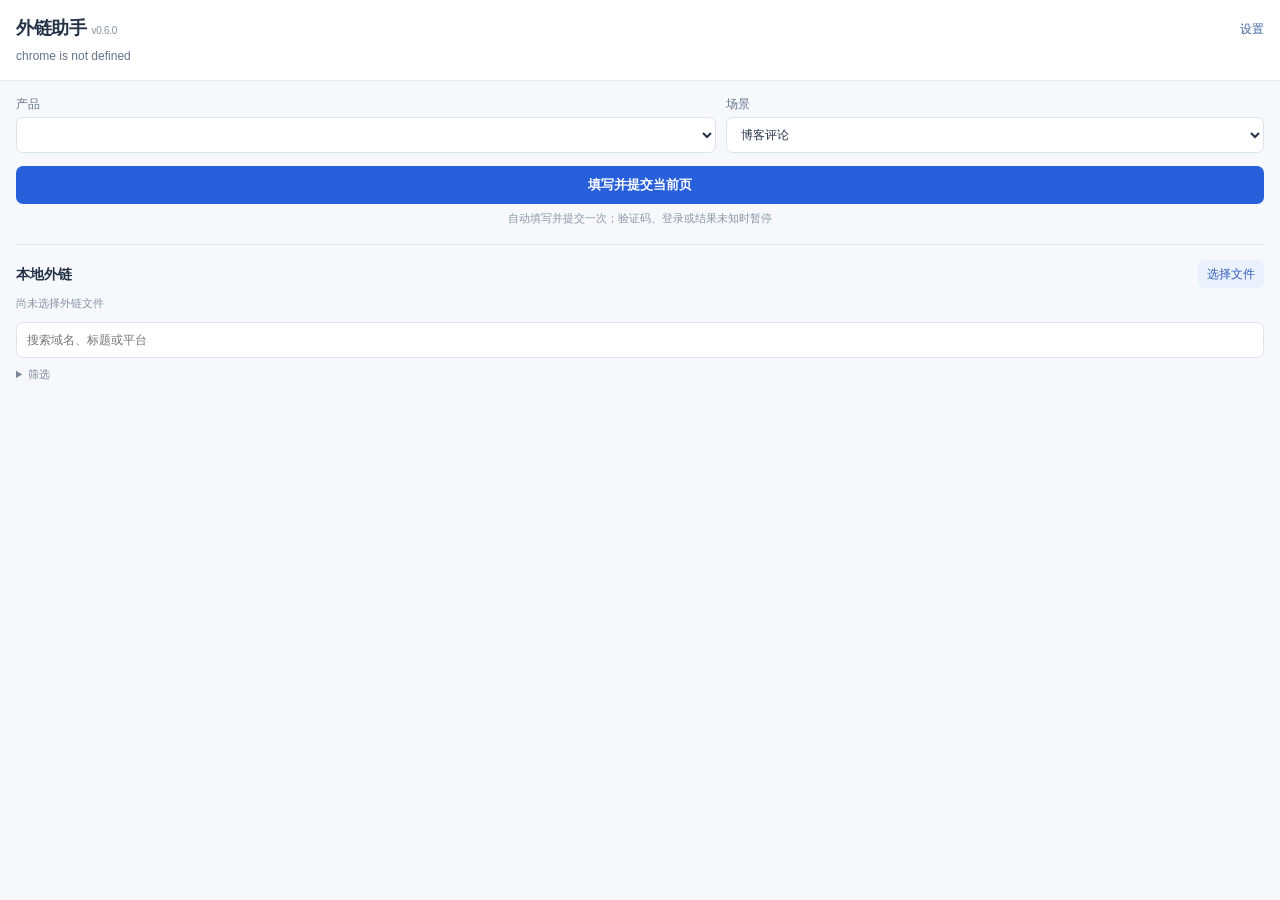
==== chrome-form-assistant/extension/sidepanel.html @ 8aa4ee89 "feat: add Chrome form assistant with safe automatic submission" ====
<!doctype html><html lang="zh-CN"><head><meta charset="utf-8"><meta name="viewport" content="width=device-width,initial-scale=1"><link rel="stylesheet" href="style.css"><title>外链助手</title></head><body>
<header><div class="heading"><h1>外链助手 <small>v0.6.0</small></h1><button id="onboard" class="text-button">设置</button></div><p id="status" role="status" aria-live="polite">正在加载本机资料…</p><div class="task-actions"><button id="resumeAuto" hidden>继续填写</button><button id="cancelAuto" class="text-button" hidden>取消</button></div></header>
<main><div class="selection"><label>产品<select id="product"></select></label><label>场景<select id="mode"><option value="blog">博客评论</option><option value="directory">目录站</option></select></label></div>
<button id="fillCurrent" class="primary">填写并提交当前页</button><small class="manual-note">自动填写并提交一次；验证码、登录或结果未知时暂停</small>
<div id="formChoice" hidden><label>选择要填写的表单<select id="form"></select></label></div>
<section id="tracking" hidden><p id="targetState"></p><p id="domainWarning" class="notice"></p><div class="completion"><button id="undo" class="text-button">撤销填写</button><details><summary>记录已提交</summary><label><input id="confirmed" type="checkbox"> 我已在原网页手动提交</label><button id="markSubmitted" disabled>确认记录</button></details></div></section>
<section id="resources"><div class="section-heading"><h2>本地外链</h2><label class="file-button">选择文件<input id="resourceFile" type="file" accept=".json,.csv,.txt,.gz"></label></div><p id="sourceInfo">尚未选择外链文件</p><input id="resourceQuery" type="search" aria-label="搜索外链" placeholder="搜索域名、标题或平台">
<details class="filter-options"><summary>筛选</summary><div class="filters"><select id="resourceType" aria-label="资源类型"><option value="all">全部来源</option><option value="historical_blog">历史博客</option><option value="candidate">未验证候选</option></select><select id="resourceState" aria-label="工作状态"><option value="all">全部工作状态</option><option value="candidate">待处理</option><option value="filled">已填写</option><option value="submitted">手动确认已提交</option><option value="outcome_unknown">结果未知</option><option value="pending_review">等待审核</option><option value="published">已发现对应评论</option><option value="submit_failed">提交失败</option><option value="submit_paused">提交暂停</option><option value="skipped">已跳过</option><option value="review_needed">需复核</option></select><select id="resourceStatus" aria-label="历史状态"><option value="all">全部历史状态</option><option value="live">旧记录 live</option><option value="lost">旧记录 lost</option><option value="unknown">旧记录 unknown</option><option value="unverified">未验证</option></select></div></details>
<p id="resourceCount"></p><div id="resourceList"></div><nav><button id="resourcePrev" class="text-button">上一页</button><button id="resourceNext" class="text-button">下一页</button></nav></section></main>
<dialog id="settings"><p id="settingsStatus" role="status" aria-live="polite"></p><div class="dialog-heading"><h2>设置</h2><button id="closeSettings" class="text-button" aria-label="关闭设置">关闭</button></div><label>模型<input id="model" value="gpt-5.6-sol" autocomplete="off"></label><label>API Key <span id="keyState">尚未保存</span><input id="apiKey" type="password" autocomplete="new-password" placeholder="留空保留同源已保存 Key"></label><details><summary>高级模型参数</summary><label>模型服务 HTTPS 地址<input id="baseUrl" type="url" value="https://cubapi.codemao.cn/v1" autocomplete="off"></label><label>接口<select id="wire"><option value="responses">Responses</option><option value="chat_completions">Chat Completions</option></select></label><label>推理强度<select id="effort"><option>none</option><option>minimal</option><option selected>low</option><option>medium</option><option>high</option><option>xhigh</option><option>max</option></select></label></details><button id="save">保存模型设置</button><button id="testConnection">测试连接</button><small>直接连接你配置的模型服务；Key 仅保存在本机扩展数据库，输入框不会回显。更换服务域名需要新 Key。</small><details><summary>导入产品资料与模型配置</summary><label>导入产品资料 / 一次性迁移文件<input id="profileFile" type="file" accept="application/json,.json"></label><p id="importSummary"></p><button id="applyProfile" disabled>应用已检查的导入文件</button><small>可导入 kit.json 或私有 browser-profile.json。迁移文件包含密钥，请勿分享；导入不会调用模型。</small></details><details><summary>文件与填写选项</summary><label><input id="autoSubmit" type="checkbox" checked> 填写后自动提交（每个目标仅一次）</label><button id="linkFile" class="secondary">关联本地原文件</button><button id="refreshFile" class="secondary" disabled>刷新关联文件</button><small>只读取你选择的文件；更新原文件后在此刷新。</small><label class="notice"><input id="events" type="checkbox"> 触发网页输入事件</label><small>用于兼容 React。网站可能自动保存或提交，请按需开启；默认仅填写空白字段。</small></details></dialog>
<script src="url-utils.js"></script><script src="local-api.js"></script><script src="autofill.js"></script><script src="sidepanel.js"></script></body></html>
---- chrome-form-assistant/extension/style.css ----
:root{font:13px/1.5 -apple-system,BlinkMacSystemFont,"Segoe UI",sans-serif;color:#243247;background:#f6f8fc}*{box-sizing:border-box}body{margin:0;min-width:280px}header{padding:15px 16px 10px;background:#fff;border-bottom:1px solid #e7ebf2}.heading,.section-heading,.dialog-heading{display:flex;align-items:center;justify-content:space-between;gap:8px}h1{font-size:18px;letter-spacing:-.3px;margin:0}h1 small{display:inline;font-weight:400;font-size:10px;color:#8590a1}h2{font-size:14px;margin:0}p{margin:7px 0}#status{font-size:12px;color:#65758c;margin:5px 0 0;white-space:pre-wrap;overflow-wrap:anywhere}.task-actions:empty{display:none}main{padding:14px 16px}.selection{display:grid;grid-template-columns:1.3fr 1fr;gap:10px}label{display:block;font-size:12px;font-weight:500;color:#65758c;margin:0 0 10px}input,select,textarea{box-sizing:border-box;width:100%;font:inherit;background:#fff;border:1px solid #dce3ed;border-radius:7px;padding:9px 10px;color:#243247;min-width:0}select{margin-top:4px}input:focus,select:focus{outline:2px solid #bdd1ff;outline-offset:1px}button,.file-button{font:inherit;border:0;border-radius:7px;cursor:pointer;background:#2860db;color:white;padding:9px 12px;margin:0}button:disabled{opacity:.42;cursor:default}.primary{width:100%;margin-top:3px;font-weight:600}.text-button{background:transparent;color:#4165a1;padding:4px 0;font-size:12px}.secondary{background:#edf2fc;color:#31558f}.manual-note{display:block;text-align:center;margin:6px 0 18px;font-size:11px;color:#8b95a6}small{display:block;color:#7a879b;font-size:11px}section{margin-top:16px}#resources{border-top:1px solid #e0e6ef;padding-top:15px}.file-button{position:relative;overflow:hidden;background:#eaf0fc;color:#315dba;font-size:12px;padding:5px 9px;margin:0}.file-button input{position:absolute;inset:0;opacity:0;cursor:pointer;width:100%;height:100%;padding:0}#sourceInfo{font-size:11px;color:#8793a4;white-space:nowrap;overflow:hidden;text-overflow:ellipsis;margin:7px 0 10px}#resourceQuery{font-size:12px;padding:8px 10px}.filter-options{margin:8px 0 0;font-size:11px;color:#7b8798}.filters{display:flex;flex-wrap:wrap;gap:5px;padding:6px 0}.filters select{flex:1;font-size:11px}#resourceCount{font-size:11px;color:#8b95a6;margin:8px 0}.resource{position:relative;background:white;border:1px solid #e6ebf2;border-radius:9px;padding:10px 80px 10px 11px;margin:7px 0}.resource-title{font-size:13px;font-weight:550;overflow:hidden;white-space:nowrap;text-overflow:ellipsis;margin:0}.resource a{display:block;font-size:11px;color:#7184a5;white-space:nowrap;overflow:hidden;text-overflow:ellipsis;text-decoration:none;margin:2px 0}.resource a:hover{text-decoration:underline}.resource small{font-size:10px}.resource-action{position:absolute;right:10px;top:50%;transform:translateY(-50%);background:#edf3ff;color:#3564bb;font-size:11px;padding:6px 8px}nav{display:flex;justify-content:space-between}nav button:disabled{visibility:hidden}#tracking{background:#edf4ff;border-radius:8px;padding:10px;font-size:11px}#targetState{overflow-wrap:anywhere;white-space:pre-wrap;margin:0}.completion{display:flex;justify-content:space-between;align-items:flex-start;gap:12px;margin-top:8px}.completion details{margin:0}.completion label{margin:6px 0;font-size:11px}.completion button{font-size:11px}.notice{font-size:11px;color:#8a713d}.task-actions{display:flex;gap:16px;margin-top:5px}.task-actions button{padding:3px 0;font-size:12px;background:transparent;color:#4165a1}summary{cursor:pointer}input[type=checkbox]{width:auto;margin-right:5px}dialog{border:1px solid #dce3ed;border-radius:12px;width:calc(100% - 24px);max-width:420px;max-height:calc(100% - 24px);padding:16px;color:inherit;box-shadow:0 18px 70px #152a4b33}dialog::backdrop{background:#152a4b55}dialog .dialog-heading{position:sticky;top:-16px;background:white;padding:8px 0;z-index:2;margin-bottom:10px}dialog input,dialog select{margin-top:4px}dialog button{margin:5px 6px 7px 0}dialog details{border-top:1px solid #e6ebf2;margin:14px 0 10px;padding-top:10px;font-size:12px}dialog details label{margin-top:10px}#settingsStatus{font-size:11px;color:#54719d;white-space:pre-wrap;overflow-wrap:anywhere;margin:0 0 8px}#importSummary{font-size:11px}[hidden]{display:none!important}
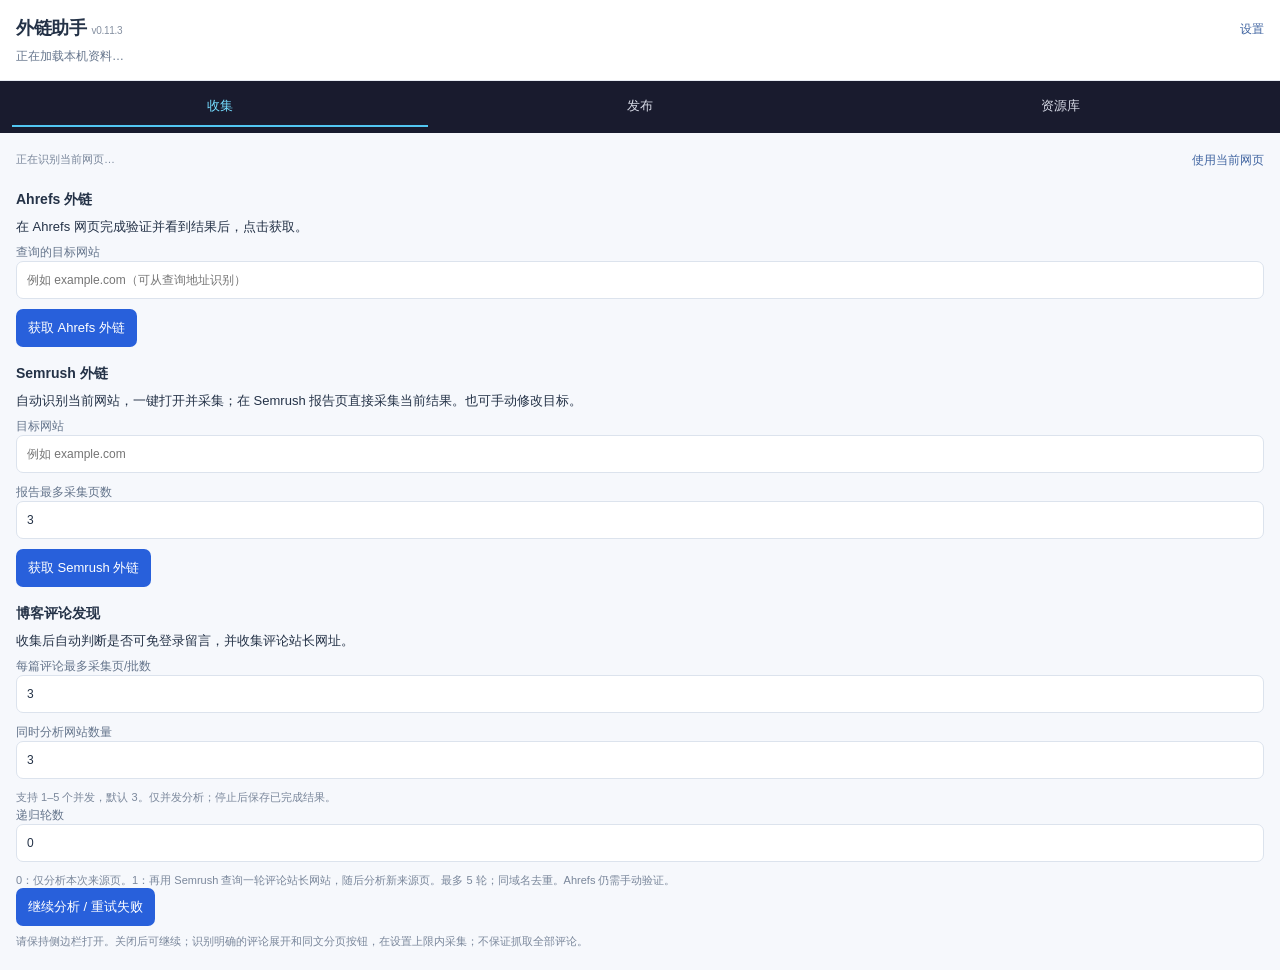
==== commit 38b2b6df: "feat: add Codex-powered backlink assistant v0.11.3" ====
--- a/chrome-form-assistant/extension/sidepanel.html
+++ b/chrome-form-assistant/extension/sidepanel.html
@@ -1,11 +1,11 @@
 <!doctype html><html lang="zh-CN"><head><meta charset="utf-8"><meta name="viewport" content="width=device-width,initial-scale=1"><link rel="stylesheet" href="style.css"><title>外链助手</title></head><body>
-<header><div class="heading"><h1>外链助手 <small>v0.6.0</small></h1><button id="onboard" class="text-button">设置</button></div><p id="status" role="status" aria-live="polite">正在加载本机资料…</p><div class="task-actions"><button id="resumeAuto" hidden>继续填写</button><button id="cancelAuto" class="text-button" hidden>取消</button></div></header>
-<main><div class="selection"><label>产品<select id="product"></select></label><label>场景<select id="mode"><option value="blog">博客评论</option><option value="directory">目录站</option></select></label></div>
+<header><div class="heading"><h1>外链助手 <small>v0.11.3</small></h1><button id="onboard" class="text-button">设置</button></div><p id="status" role="status" aria-live="polite">正在加载本机资料…</p><div class="task-actions"><button id="resumeAuto" hidden>继续填写</button><button id="cancelAuto" class="text-button" hidden>取消</button></div></header>
+<nav id="workflowTabs" aria-label="工作区"><button data-pane="collectPane" aria-pressed="true">收集</button><button data-pane="publishPane" aria-pressed="false">发布</button><button data-pane="libraryPane" aria-pressed="false">资源库</button></nav><main><div class="target-context"><small id="detectedWebsite" role="status">正在识别当前网页…</small><button id="detectWebsite" class="text-button">使用当前网页</button></div><div id="publishPane" hidden><section><h2>发布到免登录博客</h2><label>要推广的域名<input id="publishDomain" placeholder="例如 yoursite.com"></label><details><summary>首次发布：留言身份</summary><label>真实昵称<input id="publisherName" autocomplete="name"></label><label>真实邮箱<input id="publisherEmail" type="email" autocomplete="email"></label></details><label>发布方式<select id="publishAction"><option value="submit">自动填写并提交</option><option value="review">半自动：填写一篇后人工检查提交</option></select></label><label>本批最多发布篇数<input id="publishLimit" type="number" min="1" max="50" value="5"></label><button id="publishLibrary">从资源库开始发布</button> <button id="stopPublish" hidden>停止发布</button><p id="publishStatus" role="status"></p><small>使用资源库中疑似免登录、未处理的博客，排除已知 SPAM。验证码、登录或结果未知时暂停。</small></section><div class="selection"><label>产品<select id="product"></select></label><label>场景<select id="mode"><option value="blog">博客评论</option><option value="directory">目录站</option></select></label></div>
 <button id="fillCurrent" class="primary">填写并提交当前页</button><small class="manual-note">自动填写并提交一次；验证码、登录或结果未知时暂停</small>
 <div id="formChoice" hidden><label>选择要填写的表单<select id="form"></select></label></div>
 <section id="tracking" hidden><p id="targetState"></p><p id="domainWarning" class="notice"></p><div class="completion"><button id="undo" class="text-button">撤销填写</button><details><summary>记录已提交</summary><label><input id="confirmed" type="checkbox"> 我已在原网页手动提交</label><button id="markSubmitted" disabled>确认记录</button></details></div></section>
-<section id="resources"><div class="section-heading"><h2>本地外链</h2><label class="file-button">选择文件<input id="resourceFile" type="file" accept=".json,.csv,.txt,.gz"></label></div><p id="sourceInfo">尚未选择外链文件</p><input id="resourceQuery" type="search" aria-label="搜索外链" placeholder="搜索域名、标题或平台">
+</div><div id="collectPane"><section id="ahrefsSection"><h2>Ahrefs 外链</h2><p>在 Ahrefs 网页完成验证并看到结果后，点击获取。</p><label>查询的目标网站<input id="ahrefsTarget" type="text" placeholder="例如 example.com（可从查询地址识别）"></label><button id="captureAhrefs">获取 Ahrefs 外链</button> <p id="ahrefsStatus" role="status"></p></section><section><h2>Semrush 外链</h2><p>自动识别当前网站，一键打开并采集；在 Semrush 报告页直接采集当前结果。也可手动修改目标。</p><label>目标网站<input id="semrushTarget" placeholder="例如 example.com"></label><label>报告最多采集页数<input id="reportPageLimit" type="number" min="1" max="20" value="3"></label><button id="stopReport" hidden>停止采集</button><button id="captureSemrush">获取 Semrush 外链</button></section><section><h2>博客评论发现</h2><p>收集后自动判断是否可免登录留言，并收集评论站长网址。</p><label>每篇评论最多采集页/批数<input id="commentPageLimit" type="number" min="1" max="20" value="3"></label><label>同时分析网站数量<input id="scanConcurrency" type="number" min="1" max="5" value="3"></label><small>支持 1–5 个并发，默认 3。仅并发分析；停止后保存已完成结果。</small><label>递归轮数<input id="recursionRounds" type="number" min="0" max="5" value="0"></label><small>0：仅分析本次来源页。1：再用 Semrush 查询一轮评论站长网站，随后分析新来源页。最多 5 轮；同域名去重。Ahrefs 仍需手动验证。</small><button id="resumeDiscovery">继续分析 / 重试失败</button> <button id="stopDiscovery" hidden>停止分析</button><p id="scanStatus" role="status"></p><small>请保持侧边栏打开。关闭后可继续；识别明确的评论展开和同文分页按钮，在设置上限内采集；不保证抓取全部评论。</small><p id="discoveryStatus" role="status"></p></section></div><div id="libraryPane" hidden><section><h2>已收集外链</h2><div id="libraryChips" class="library-chips"><button data-filter="all" aria-pressed="true">全部</button><button data-filter="blog">博客评论</button><button data-filter="profile" title="评论站长公开网址，不保证是个人主页">个人主页</button><button data-filter="ready" title="有页面证据支持免登录留言，不保证审核通过">可发布</button><button data-filter="published">已发布</button><button data-filter="failed">失败</button><button data-filter="captcha">有验证码</button><button data-filter="excluded">已排除</button></div><p id="collectedCount" role="status"></p><label><input type="checkbox" id="refreshEvidence">重新检查已分析资源的页面证据</label><button id="analyzeLibrary">分析已有资源</button><button id="exportAhrefs" hidden>导出 JSON</button><details class="spam-options"><summary>SPAM 筛选与说明</summary><label>SPAM 筛选<select id="spamFilter"><option value="all">全部外链</option><option value="clean">仅非 SPAM（有证据）</option><option value="exclude">排除 SPAM（含未知和待复核）</option><option value="spam">SPAM / 高风险</option><option value="review">待复核</option><option value="unknown">未知</option></select></label><p>筛选同时用于 JSON 导出，不删除已保存数据。无风险数据归为未知；Page AS 不代表 SPAM 风险。Toxicity Score 本地分类：0–44 低风险，45–59 待复核，60–100 高风险；不保证外链安全。</p></details><small>“可发布”表示疑似免登录留言；是否审核通过以实际结果为准。</small><div id="ahrefsGroups"></div><button id="exportCSV" class="primary">导出 CSV</button><div id="blogEvidence"></div></section><section id="resources"><div class="section-heading"><h2>本地外链</h2><label class="file-button">选择文件<input id="resourceFile" type="file" accept=".json,.csv,.txt,.gz"></label></div><p id="sourceInfo">尚未选择外链文件</p><input id="resourceQuery" type="search" aria-label="搜索外链" placeholder="搜索域名、标题或平台">
 <details class="filter-options"><summary>筛选</summary><div class="filters"><select id="resourceType" aria-label="资源类型"><option value="all">全部来源</option><option value="historical_blog">历史博客</option><option value="candidate">未验证候选</option></select><select id="resourceState" aria-label="工作状态"><option value="all">全部工作状态</option><option value="candidate">待处理</option><option value="filled">已填写</option><option value="submitted">手动确认已提交</option><option value="outcome_unknown">结果未知</option><option value="pending_review">等待审核</option><option value="published">已发现对应评论</option><option value="submit_failed">提交失败</option><option value="submit_paused">提交暂停</option><option value="skipped">已跳过</option><option value="review_needed">需复核</option></select><select id="resourceStatus" aria-label="历史状态"><option value="all">全部历史状态</option><option value="live">旧记录 live</option><option value="lost">旧记录 lost</option><option value="unknown">旧记录 unknown</option><option value="unverified">未验证</option></select></div></details>
-<p id="resourceCount"></p><div id="resourceList"></div><nav><button id="resourcePrev" class="text-button">上一页</button><button id="resourceNext" class="text-button">下一页</button></nav></section></main>
-<dialog id="settings"><p id="settingsStatus" role="status" aria-live="polite"></p><div class="dialog-heading"><h2>设置</h2><button id="closeSettings" class="text-button" aria-label="关闭设置">关闭</button></div><label>模型<input id="model" value="gpt-5.6-sol" autocomplete="off"></label><label>API Key <span id="keyState">尚未保存</span><input id="apiKey" type="password" autocomplete="new-password" placeholder="留空保留同源已保存 Key"></label><details><summary>高级模型参数</summary><label>模型服务 HTTPS 地址<input id="baseUrl" type="url" value="https://cubapi.codemao.cn/v1" autocomplete="off"></label><label>接口<select id="wire"><option value="responses">Responses</option><option value="chat_completions">Chat Completions</option></select></label><label>推理强度<select id="effort"><option>none</option><option>minimal</option><option selected>low</option><option>medium</option><option>high</option><option>xhigh</option><option>max</option></select></label></details><button id="save">保存模型设置</button><button id="testConnection">测试连接</button><small>直接连接你配置的模型服务；Key 仅保存在本机扩展数据库，输入框不会回显。更换服务域名需要新 Key。</small><details><summary>导入产品资料与模型配置</summary><label>导入产品资料 / 一次性迁移文件<input id="profileFile" type="file" accept="application/json,.json"></label><p id="importSummary"></p><button id="applyProfile" disabled>应用已检查的导入文件</button><small>可导入 kit.json 或私有 browser-profile.json。迁移文件包含密钥，请勿分享；导入不会调用模型。</small></details><details><summary>文件与填写选项</summary><label><input id="autoSubmit" type="checkbox" checked> 填写后自动提交（每个目标仅一次）</label><button id="linkFile" class="secondary">关联本地原文件</button><button id="refreshFile" class="secondary" disabled>刷新关联文件</button><small>只读取你选择的文件；更新原文件后在此刷新。</small><label class="notice"><input id="events" type="checkbox"> 触发网页输入事件</label><small>用于兼容 React。网站可能自动保存或提交，请按需开启；默认仅填写空白字段。</small></details></dialog>
-<script src="url-utils.js"></script><script src="local-api.js"></script><script src="autofill.js"></script><script src="sidepanel.js"></script></body></html>+<p id="resourceCount"></p><div id="resourceList"></div><nav><button id="resourcePrev" class="text-button">上一页</button><button id="resourceNext" class="text-button">下一页</button></nav></section></div></main>
+<dialog id="settings"><p id="settingsStatus" role="status" aria-live="polite"></p><div class="dialog-heading"><h2>设置</h2><button id="closeSettings" class="text-button" aria-label="关闭设置">关闭</button></div><fieldset><legend>Codex CLI（无需模型 API Key）</legend><label>本机配对码<input id="codexToken" type="password" autocomplete="off"></label><button id="saveCodex" type="button">启用 Codex CLI</button><button id="disableCodex" type="button">切回 API Key</button><small id="codexState"></small></fieldset><label>模型<input id="model" value="gpt-5.6-sol" autocomplete="off"></label><label>API Key <span id="keyState">尚未保存</span><input id="apiKey" type="password" autocomplete="new-password" placeholder="留空保留同源已保存 Key"></label><details><summary>高级模型参数</summary><label>模型服务 HTTPS 地址<input id="baseUrl" type="url" value="https://cubapi.codemao.cn/v1" autocomplete="off"></label><label>接口<select id="wire"><option value="responses">Responses</option><option value="chat_completions">Chat Completions</option></select></label><label>推理强度<select id="effort"><option>none</option><option>minimal</option><option selected>low</option><option>medium</option><option>high</option><option>xhigh</option><option>max</option></select></label></details><button id="save">保存模型设置</button><button id="testConnection">测试连接</button><small>直接连接你配置的模型服务；Key 仅保存在本机扩展数据库，输入框不会回显。更换服务域名需要新 Key。</small><details><summary>导入产品资料与模型配置</summary><label>导入产品资料 / 一次性迁移文件<input id="profileFile" type="file" accept="application/json,.json"></label><p id="importSummary"></p><button id="applyProfile" disabled>应用已检查的导入文件</button><small>可导入 kit.json 或私有 browser-profile.json。迁移文件包含密钥，请勿分享；导入不会调用模型。</small></details><details><summary>文件与填写选项</summary><label><input id="autoSubmit" type="checkbox" checked> 填写后自动提交（每个目标仅一次）</label><button id="linkFile" class="secondary">关联本地原文件</button><button id="refreshFile" class="secondary" disabled>刷新关联文件</button><small>只读取你选择的文件；更新原文件后在此刷新。</small><label class="notice"><input id="events" type="checkbox"> 触发网页输入事件</label><small>用于兼容 React。网站可能自动保存或提交，请按需开启；默认仅填写空白字段。</small></details></dialog>
+<script src="url-utils.js"></script><script src="local-api.js"></script><script src="autofill.js"></script><script src="ahrefs-capture.js"></script><script src="blog-capture.js"></script><script src="semrush-capture.js"></script><script src="link-risk.js"></script><script src="blog-queue.js"></script><script src="discovery-workflow.js"></script><script src="library-workflow.js"></script><script src="target-context.js"></script><script src="page-collection.js"></script><script src="sidepanel.js"></script></body></html>
--- a/chrome-form-assistant/extension/style.css
+++ b/chrome-form-assistant/extension/style.css
@@ -1 +1,15 @@
 :root{font:13px/1.5 -apple-system,BlinkMacSystemFont,"Segoe UI",sans-serif;color:#243247;background:#f6f8fc}*{box-sizing:border-box}body{margin:0;min-width:280px}header{padding:15px 16px 10px;background:#fff;border-bottom:1px solid #e7ebf2}.heading,.section-heading,.dialog-heading{display:flex;align-items:center;justify-content:space-between;gap:8px}h1{font-size:18px;letter-spacing:-.3px;margin:0}h1 small{display:inline;font-weight:400;font-size:10px;color:#8590a1}h2{font-size:14px;margin:0}p{margin:7px 0}#status{font-size:12px;color:#65758c;margin:5px 0 0;white-space:pre-wrap;overflow-wrap:anywhere}.task-actions:empty{display:none}main{padding:14px 16px}.selection{display:grid;grid-template-columns:1.3fr 1fr;gap:10px}label{display:block;font-size:12px;font-weight:500;color:#65758c;margin:0 0 10px}input,select,textarea{box-sizing:border-box;width:100%;font:inherit;background:#fff;border:1px solid #dce3ed;border-radius:7px;padding:9px 10px;color:#243247;min-width:0}select{margin-top:4px}input:focus,select:focus{outline:2px solid #bdd1ff;outline-offset:1px}button,.file-button{font:inherit;border:0;border-radius:7px;cursor:pointer;background:#2860db;color:white;padding:9px 12px;margin:0}button:disabled{opacity:.42;cursor:default}.primary{width:100%;margin-top:3px;font-weight:600}.text-button{background:transparent;color:#4165a1;padding:4px 0;font-size:12px}.secondary{background:#edf2fc;color:#31558f}.manual-note{display:block;text-align:center;margin:6px 0 18px;font-size:11px;color:#8b95a6}small{display:block;color:#7a879b;font-size:11px}section{margin-top:16px}#resources{border-top:1px solid #e0e6ef;padding-top:15px}.file-button{position:relative;overflow:hidden;background:#eaf0fc;color:#315dba;font-size:12px;padding:5px 9px;margin:0}.file-button input{position:absolute;inset:0;opacity:0;cursor:pointer;width:100%;height:100%;padding:0}#sourceInfo{font-size:11px;color:#8793a4;white-space:nowrap;overflow:hidden;text-overflow:ellipsis;margin:7px 0 10px}#resourceQuery{font-size:12px;padding:8px 10px}.filter-options{margin:8px 0 0;font-size:11px;color:#7b8798}.filters{display:flex;flex-wrap:wrap;gap:5px;padding:6px 0}.filters select{flex:1;font-size:11px}#resourceCount{font-size:11px;color:#8b95a6;margin:8px 0}.resource{position:relative;background:white;border:1px solid #e6ebf2;border-radius:9px;padding:10px 80px 10px 11px;margin:7px 0}.resource-title{font-size:13px;font-weight:550;overflow:hidden;white-space:nowrap;text-overflow:ellipsis;margin:0}.resource a{display:block;font-size:11px;color:#7184a5;white-space:nowrap;overflow:hidden;text-overflow:ellipsis;text-decoration:none;margin:2px 0}.resource a:hover{text-decoration:underline}.resource small{font-size:10px}.resource-action{position:absolute;right:10px;top:50%;transform:translateY(-50%);background:#edf3ff;color:#3564bb;font-size:11px;padding:6px 8px}nav{display:flex;justify-content:space-between}nav button:disabled{visibility:hidden}#tracking{background:#edf4ff;border-radius:8px;padding:10px;font-size:11px}#targetState{overflow-wrap:anywhere;white-space:pre-wrap;margin:0}.completion{display:flex;justify-content:space-between;align-items:flex-start;gap:12px;margin-top:8px}.completion details{margin:0}.completion label{margin:6px 0;font-size:11px}.completion button{font-size:11px}.notice{font-size:11px;color:#8a713d}.task-actions{display:flex;gap:16px;margin-top:5px}.task-actions button{padding:3px 0;font-size:12px;background:transparent;color:#4165a1}summary{cursor:pointer}input[type=checkbox]{width:auto;margin-right:5px}dialog{border:1px solid #dce3ed;border-radius:12px;width:calc(100% - 24px);max-width:420px;max-height:calc(100% - 24px);padding:16px;color:inherit;box-shadow:0 18px 70px #152a4b33}dialog::backdrop{background:#152a4b55}dialog .dialog-heading{position:sticky;top:-16px;background:white;padding:8px 0;z-index:2;margin-bottom:10px}dialog input,dialog select{margin-top:4px}dialog button{margin:5px 6px 7px 0}dialog details{border-top:1px solid #e6ebf2;margin:14px 0 10px;padding-top:10px;font-size:12px}dialog details label{margin-top:10px}#settingsStatus{font-size:11px;color:#54719d;white-space:pre-wrap;overflow-wrap:anywhere;margin:0 0 8px}#importSummary{font-size:11px}[hidden]{display:none!important}
+
+#workflowTabs{display:flex;gap:4px;padding:6px 12px;background:#191b2e}
+#workflowTabs button{flex:1;color:#d6d9e5;background:transparent;border-radius:0;border-bottom:2px solid transparent}
+#workflowTabs button[aria-pressed=true]{color:#75dcff;border-bottom-color:#52c6f1}
+[hidden]{display:none!important}
+
+
+.library-chips{display:flex;flex-wrap:wrap;gap:7px;margin:14px 0}.library-chips button{border-radius:24px;background:#2b2b48;color:#d0cfdf;padding:7px 13px;border:1px solid #45435e}.library-chips button[aria-pressed=true]{background:#4dc4f0;color:#09283b;border-color:#4dc4f0}#libraryPane>section:first-child{background:#10111d;color:#c6c7d5;border-radius:10px;padding:14px;margin-top:0}#collectedCount{color:#b6b5ca;margin:12px 0}#ahrefsGroups{max-height:520px;overflow:auto;margin-top:14px}.library-card{display:flex;align-items:center;gap:7px;background:#1b1c30;border:1px solid #34354e;border-radius:9px;padding:11px 8px;margin:8px 0;min-width:0}.library-card a{flex:1;min-width:35px;overflow:hidden;text-overflow:ellipsis;white-space:nowrap;color:#dedde9;text-decoration:none;font-size:12px}.library-card button{padding:3px 7px;background:transparent;border:1px solid #4a4b60;color:#c1c0d3}.type-pill,.state-pill{font-size:10px;border-radius:16px;padding:4px 7px;flex-shrink:0}.type-pill{background:#242b86;color:#c6d0ff}.state-pill{background:#30334a;color:#c6c7d5;max-width:110px;overflow:hidden;text-overflow:ellipsis;white-space:nowrap}.state-pill.ready,.state-pill.published{background:#1e622c;color:#a1e8a9}.state-pill.failed,.state-pill.captcha{background:#63452d;color:#f0c89f}#libraryPane #exportCSV{background:#2b2b48;border:1px solid #45435e;margin-top:12px}#scanStatus,#publishStatus{overflow-wrap:anywhere}#libraryPane label{color:#a6b3d2}
+
+.target-context{display:flex;align-items:center;justify-content:space-between;gap:12px;margin-bottom:12px}.target-context small{overflow-wrap:anywhere}.target-context button{white-space:nowrap}
+
+#scanStatus{white-space:pre-line}
+
+.link-evidence{font-size:11px;color:#b7bbd2;margin:0 8px 12px;overflow-wrap:anywhere}.link-evidence p{margin:5px 0}
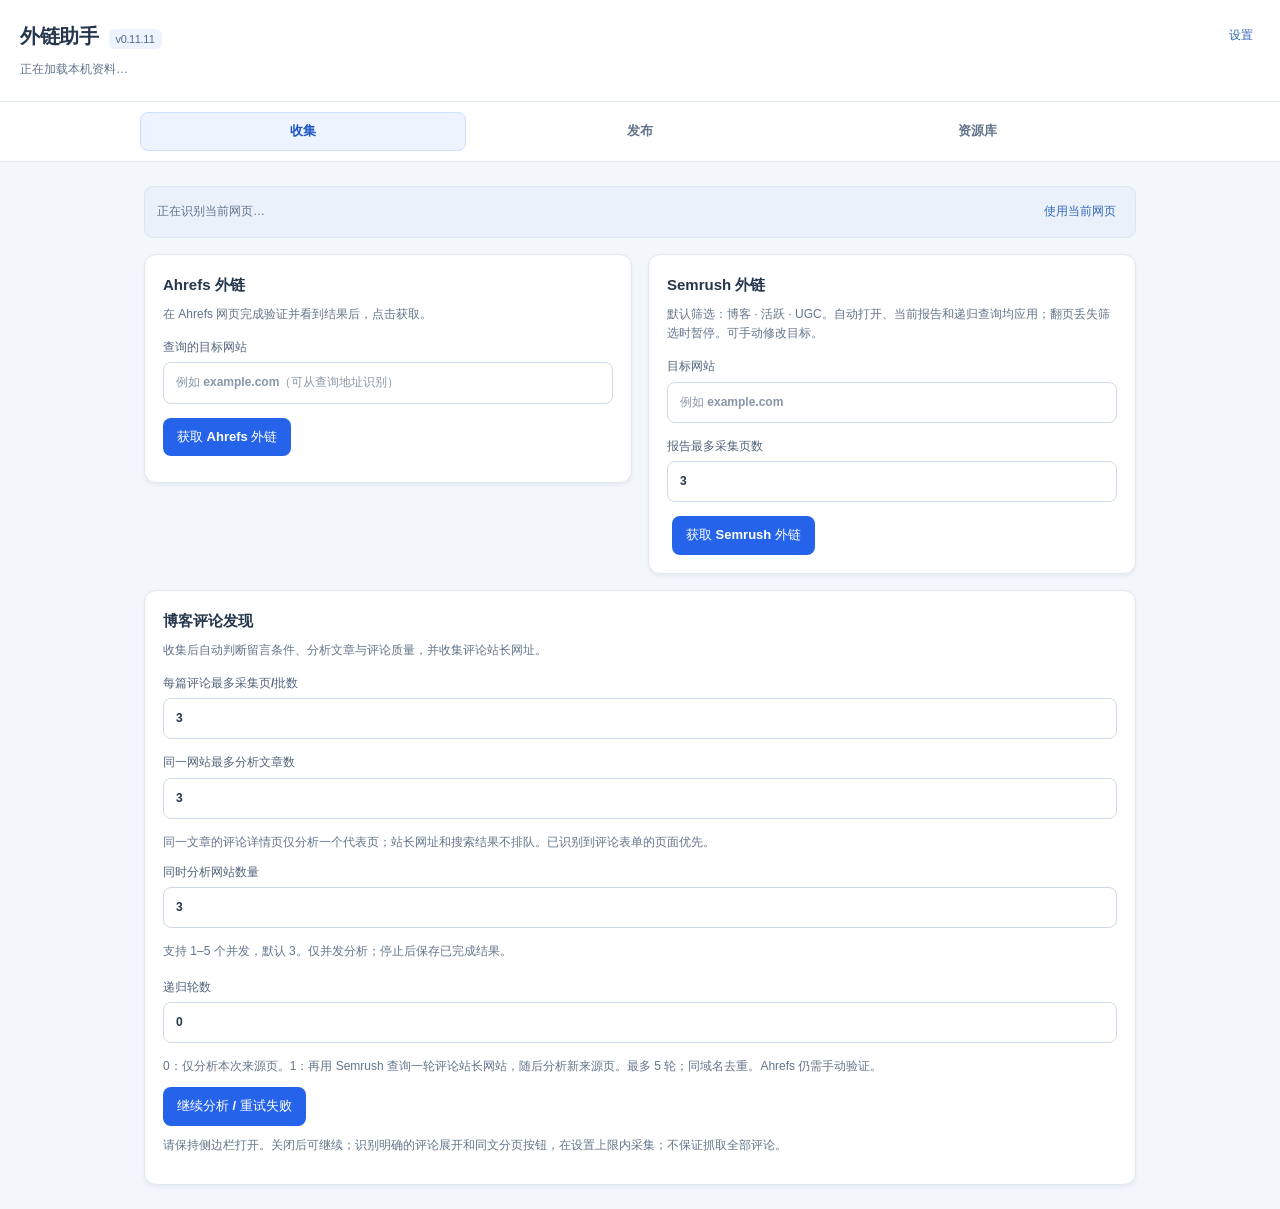
==== commit 0f158db5: "feat: update backlink assistant to v0.11.11" ====
--- a/chrome-form-assistant/extension/sidepanel.html
+++ b/chrome-form-assistant/extension/sidepanel.html
@@ -1,10 +1,10 @@
 <!doctype html><html lang="zh-CN"><head><meta charset="utf-8"><meta name="viewport" content="width=device-width,initial-scale=1"><link rel="stylesheet" href="style.css"><title>外链助手</title></head><body>
-<header><div class="heading"><h1>外链助手 <small>v0.11.3</small></h1><button id="onboard" class="text-button">设置</button></div><p id="status" role="status" aria-live="polite">正在加载本机资料…</p><div class="task-actions"><button id="resumeAuto" hidden>继续填写</button><button id="cancelAuto" class="text-button" hidden>取消</button></div></header>
+<header><div class="heading"><h1>外链助手 <small>v0.11.11</small></h1><button id="onboard" class="text-button">设置</button></div><p id="status" role="status" aria-live="polite">正在加载本机资料…</p><div class="task-actions"><button id="resumeAuto" hidden>继续填写</button><button id="cancelAuto" class="text-button" hidden>取消</button></div></header>
 <nav id="workflowTabs" aria-label="工作区"><button data-pane="collectPane" aria-pressed="true">收集</button><button data-pane="publishPane" aria-pressed="false">发布</button><button data-pane="libraryPane" aria-pressed="false">资源库</button></nav><main><div class="target-context"><small id="detectedWebsite" role="status">正在识别当前网页…</small><button id="detectWebsite" class="text-button">使用当前网页</button></div><div id="publishPane" hidden><section><h2>发布到免登录博客</h2><label>要推广的域名<input id="publishDomain" placeholder="例如 yoursite.com"></label><details><summary>首次发布：留言身份</summary><label>真实昵称<input id="publisherName" autocomplete="name"></label><label>真实邮箱<input id="publisherEmail" type="email" autocomplete="email"></label></details><label>发布方式<select id="publishAction"><option value="submit">自动填写并提交</option><option value="review">半自动：填写一篇后人工检查提交</option></select></label><label>本批最多发布篇数<input id="publishLimit" type="number" min="1" max="50" value="5"></label><button id="publishLibrary">从资源库开始发布</button> <button id="stopPublish" hidden>停止发布</button><p id="publishStatus" role="status"></p><small>使用资源库中疑似免登录、未处理的博客，排除已知 SPAM。验证码、登录或结果未知时暂停。</small></section><div class="selection"><label>产品<select id="product"></select></label><label>场景<select id="mode"><option value="blog">博客评论</option><option value="directory">目录站</option></select></label></div>
 <button id="fillCurrent" class="primary">填写并提交当前页</button><small class="manual-note">自动填写并提交一次；验证码、登录或结果未知时暂停</small>
 <div id="formChoice" hidden><label>选择要填写的表单<select id="form"></select></label></div>
 <section id="tracking" hidden><p id="targetState"></p><p id="domainWarning" class="notice"></p><div class="completion"><button id="undo" class="text-button">撤销填写</button><details><summary>记录已提交</summary><label><input id="confirmed" type="checkbox"> 我已在原网页手动提交</label><button id="markSubmitted" disabled>确认记录</button></details></div></section>
-</div><div id="collectPane"><section id="ahrefsSection"><h2>Ahrefs 外链</h2><p>在 Ahrefs 网页完成验证并看到结果后，点击获取。</p><label>查询的目标网站<input id="ahrefsTarget" type="text" placeholder="例如 example.com（可从查询地址识别）"></label><button id="captureAhrefs">获取 Ahrefs 外链</button> <p id="ahrefsStatus" role="status"></p></section><section><h2>Semrush 外链</h2><p>自动识别当前网站，一键打开并采集；在 Semrush 报告页直接采集当前结果。也可手动修改目标。</p><label>目标网站<input id="semrushTarget" placeholder="例如 example.com"></label><label>报告最多采集页数<input id="reportPageLimit" type="number" min="1" max="20" value="3"></label><button id="stopReport" hidden>停止采集</button><button id="captureSemrush">获取 Semrush 外链</button></section><section><h2>博客评论发现</h2><p>收集后自动判断是否可免登录留言，并收集评论站长网址。</p><label>每篇评论最多采集页/批数<input id="commentPageLimit" type="number" min="1" max="20" value="3"></label><label>同时分析网站数量<input id="scanConcurrency" type="number" min="1" max="5" value="3"></label><small>支持 1–5 个并发，默认 3。仅并发分析；停止后保存已完成结果。</small><label>递归轮数<input id="recursionRounds" type="number" min="0" max="5" value="0"></label><small>0：仅分析本次来源页。1：再用 Semrush 查询一轮评论站长网站，随后分析新来源页。最多 5 轮；同域名去重。Ahrefs 仍需手动验证。</small><button id="resumeDiscovery">继续分析 / 重试失败</button> <button id="stopDiscovery" hidden>停止分析</button><p id="scanStatus" role="status"></p><small>请保持侧边栏打开。关闭后可继续；识别明确的评论展开和同文分页按钮，在设置上限内采集；不保证抓取全部评论。</small><p id="discoveryStatus" role="status"></p></section></div><div id="libraryPane" hidden><section><h2>已收集外链</h2><div id="libraryChips" class="library-chips"><button data-filter="all" aria-pressed="true">全部</button><button data-filter="blog">博客评论</button><button data-filter="profile" title="评论站长公开网址，不保证是个人主页">个人主页</button><button data-filter="ready" title="有页面证据支持免登录留言，不保证审核通过">可发布</button><button data-filter="published">已发布</button><button data-filter="failed">失败</button><button data-filter="captcha">有验证码</button><button data-filter="excluded">已排除</button></div><p id="collectedCount" role="status"></p><label><input type="checkbox" id="refreshEvidence">重新检查已分析资源的页面证据</label><button id="analyzeLibrary">分析已有资源</button><button id="exportAhrefs" hidden>导出 JSON</button><details class="spam-options"><summary>SPAM 筛选与说明</summary><label>SPAM 筛选<select id="spamFilter"><option value="all">全部外链</option><option value="clean">仅非 SPAM（有证据）</option><option value="exclude">排除 SPAM（含未知和待复核）</option><option value="spam">SPAM / 高风险</option><option value="review">待复核</option><option value="unknown">未知</option></select></label><p>筛选同时用于 JSON 导出，不删除已保存数据。无风险数据归为未知；Page AS 不代表 SPAM 风险。Toxicity Score 本地分类：0–44 低风险，45–59 待复核，60–100 高风险；不保证外链安全。</p></details><small>“可发布”表示疑似免登录留言；是否审核通过以实际结果为准。</small><div id="ahrefsGroups"></div><button id="exportCSV" class="primary">导出 CSV</button><div id="blogEvidence"></div></section><section id="resources"><div class="section-heading"><h2>本地外链</h2><label class="file-button">选择文件<input id="resourceFile" type="file" accept=".json,.csv,.txt,.gz"></label></div><p id="sourceInfo">尚未选择外链文件</p><input id="resourceQuery" type="search" aria-label="搜索外链" placeholder="搜索域名、标题或平台">
+</div><div id="collectPane"><section id="ahrefsSection"><h2>Ahrefs 外链</h2><p>在 Ahrefs 网页完成验证并看到结果后，点击获取。</p><label>查询的目标网站<input id="ahrefsTarget" type="text" placeholder="例如 example.com（可从查询地址识别）"></label><button id="captureAhrefs">获取 Ahrefs 外链</button> <p id="ahrefsStatus" role="status"></p></section><section><h2>Semrush 外链</h2><p>默认筛选：博客 · 活跃 · UGC。自动打开、当前报告和递归查询均应用；翻页丢失筛选时暂停。可手动修改目标。</p><label>目标网站<input id="semrushTarget" placeholder="例如 example.com"></label><label>报告最多采集页数<input id="reportPageLimit" type="number" min="1" max="20" value="3"></label><button id="stopReport" hidden>停止采集</button><button id="captureSemrush">获取 Semrush 外链</button></section><section><h2>博客评论发现</h2><p>收集后自动判断留言条件、分析文章与评论质量，并收集评论站长网址。</p><label>每篇评论最多采集页/批数<input id="commentPageLimit" type="number" min="1" max="20" value="3"></label><label>同一网站最多分析文章数<input id="scanHostLimit" type="number" min="1" max="20" value="3"></label><small>同一文章的评论详情页仅分析一个代表页；站长网址和搜索结果不排队。已识别到评论表单的页面优先。</small><p id="scanPlan" role="status"></p><label>同时分析网站数量<input id="scanConcurrency" type="number" min="1" max="5" value="3"></label><small>支持 1–5 个并发，默认 3。仅并发分析；停止后保存已完成结果。</small><label>递归轮数<input id="recursionRounds" type="number" min="0" max="5" value="0"></label><small>0：仅分析本次来源页。1：再用 Semrush 查询一轮评论站长网站，随后分析新来源页。最多 5 轮；同域名去重。Ahrefs 仍需手动验证。</small><button id="resumeDiscovery">继续分析 / 重试失败</button> <button id="stopDiscovery" hidden>停止分析</button><p id="scanStatus" role="status"></p><small>请保持侧边栏打开。关闭后可继续；识别明确的评论展开和同文分页按钮，在设置上限内采集；不保证抓取全部评论。</small><p id="discoveryStatus" role="status"></p></section></div><div id="libraryPane" hidden><section><h2>已收集外链</h2><label>资源来源<select id="librarySource"><option value="sources">外链来源页</option><option value="authors">评论站长网址（发现线索）</option><option value="all">全部原始资源</option></select></label><div id="libraryChips" class="library-chips"><button data-filter="all" aria-pressed="true">全部</button><button data-filter="blog">博客评论</button><button data-filter="profile" title="评论站长公开网址，不保证是个人主页">站长网址</button><button data-filter="ready" title="有页面证据支持免登录留言，不保证审核通过">可发布</button><button data-filter="link_unverified">可留言，留链待验证</button><button data-filter="published">已发布</button><button data-filter="failed">失败</button><button data-filter="captcha">有验证码</button><button data-filter="excluded">已排除</button></div><p id="collectedCount" role="status"></p><label><input type="checkbox" id="refreshEvidence">重新检查已分析资源的页面证据</label><button id="analyzeLibrary">分析已有资源</button><button id="exportAhrefs" hidden>导出 JSON</button><details class="spam-options"><summary>主题与质量筛选</summary><label>主题标签<select id="topicFilter"><option value="all">全部主题</option><option value="unknown">未标注</option></select></label><small>按来源文章内容分类，可与留言状态、质量筛选组合使用。主题不同不会排除资源或影响发布资格。</small><label>页面质量（本地 Codex）<select id="qualityFilter"><option value="all">全部资源</option><option value="exclude">排除高风险（仍包含未知）</option><option value="low">较低风险（样本内）</option><option value="review">待复核</option><option value="high">高风险</option><option value="unknown">证据不足 / 尚未分析</option></select></label><small>发布条件和资源质量分别判断；较低风险不保证安全。仅分析可读取的文章与评论样本，不推断流量、站群、恶意软件或 Google 处罚。自动发布批次跳过页面高风险资源。</small><label>平台 SPAM 筛选<select id="spamFilter"><option value="all">全部外链</option><option value="clean">仅非 SPAM（有证据）</option><option value="exclude">排除 SPAM（含未知和待复核）</option><option value="spam">SPAM / 高风险</option><option value="review">待复核</option><option value="unknown">未知</option></select></label><p>筛选同时用于 JSON 导出，不删除已保存数据。无风险数据归为未知；Page AS 不代表 SPAM 风险。Toxicity Score 本地分类：0–44 低风险，45–59 待复核，60–100 高风险；不保证外链安全。</p></details><small>“可发布”表示疑似免登录留言；是否审核通过以实际结果为准。</small><div id="ahrefsGroups"></div><button id="exportCSV" class="primary">导出 CSV</button><div id="blogEvidence"></div></section><section id="resources"><div class="section-heading"><h2>本地外链</h2><label class="file-button">选择文件<input id="resourceFile" type="file" accept=".json,.csv,.txt,.gz"></label></div><p id="sourceInfo">尚未选择外链文件</p><input id="resourceQuery" type="search" aria-label="搜索外链" placeholder="搜索域名、标题或平台">
 <details class="filter-options"><summary>筛选</summary><div class="filters"><select id="resourceType" aria-label="资源类型"><option value="all">全部来源</option><option value="historical_blog">历史博客</option><option value="candidate">未验证候选</option></select><select id="resourceState" aria-label="工作状态"><option value="all">全部工作状态</option><option value="candidate">待处理</option><option value="filled">已填写</option><option value="submitted">手动确认已提交</option><option value="outcome_unknown">结果未知</option><option value="pending_review">等待审核</option><option value="published">已发现对应评论</option><option value="submit_failed">提交失败</option><option value="submit_paused">提交暂停</option><option value="skipped">已跳过</option><option value="review_needed">需复核</option></select><select id="resourceStatus" aria-label="历史状态"><option value="all">全部历史状态</option><option value="live">旧记录 live</option><option value="lost">旧记录 lost</option><option value="unknown">旧记录 unknown</option><option value="unverified">未验证</option></select></div></details>
 <p id="resourceCount"></p><div id="resourceList"></div><nav><button id="resourcePrev" class="text-button">上一页</button><button id="resourceNext" class="text-button">下一页</button></nav></section></div></main>
 <dialog id="settings"><p id="settingsStatus" role="status" aria-live="polite"></p><div class="dialog-heading"><h2>设置</h2><button id="closeSettings" class="text-button" aria-label="关闭设置">关闭</button></div><fieldset><legend>Codex CLI（无需模型 API Key）</legend><label>本机配对码<input id="codexToken" type="password" autocomplete="off"></label><button id="saveCodex" type="button">启用 Codex CLI</button><button id="disableCodex" type="button">切回 API Key</button><small id="codexState"></small></fieldset><label>模型<input id="model" value="gpt-5.6-sol" autocomplete="off"></label><label>API Key <span id="keyState">尚未保存</span><input id="apiKey" type="password" autocomplete="new-password" placeholder="留空保留同源已保存 Key"></label><details><summary>高级模型参数</summary><label>模型服务 HTTPS 地址<input id="baseUrl" type="url" value="https://cubapi.codemao.cn/v1" autocomplete="off"></label><label>接口<select id="wire"><option value="responses">Responses</option><option value="chat_completions">Chat Completions</option></select></label><label>推理强度<select id="effort"><option>none</option><option>minimal</option><option selected>low</option><option>medium</option><option>high</option><option>xhigh</option><option>max</option></select></label></details><button id="save">保存模型设置</button><button id="testConnection">测试连接</button><small>直接连接你配置的模型服务；Key 仅保存在本机扩展数据库，输入框不会回显。更换服务域名需要新 Key。</small><details><summary>导入产品资料与模型配置</summary><label>导入产品资料 / 一次性迁移文件<input id="profileFile" type="file" accept="application/json,.json"></label><p id="importSummary"></p><button id="applyProfile" disabled>应用已检查的导入文件</button><small>可导入 kit.json 或私有 browser-profile.json。迁移文件包含密钥，请勿分享；导入不会调用模型。</small></details><details><summary>文件与填写选项</summary><label><input id="autoSubmit" type="checkbox" checked> 填写后自动提交（每个目标仅一次）</label><button id="linkFile" class="secondary">关联本地原文件</button><button id="refreshFile" class="secondary" disabled>刷新关联文件</button><small>只读取你选择的文件；更新原文件后在此刷新。</small><label class="notice"><input id="events" type="checkbox"> 触发网页输入事件</label><small>用于兼容 React。网站可能自动保存或提交，请按需开启；默认仅填写空白字段。</small></details></dialog>
--- a/chrome-form-assistant/extension/style.css
+++ b/chrome-form-assistant/extension/style.css
@@ -1,15 +1,16 @@
-:root{font:13px/1.5 -apple-system,BlinkMacSystemFont,"Segoe UI",sans-serif;color:#243247;background:#f6f8fc}*{box-sizing:border-box}body{margin:0;min-width:280px}header{padding:15px 16px 10px;background:#fff;border-bottom:1px solid #e7ebf2}.heading,.section-heading,.dialog-heading{display:flex;align-items:center;justify-content:space-between;gap:8px}h1{font-size:18px;letter-spacing:-.3px;margin:0}h1 small{display:inline;font-weight:400;font-size:10px;color:#8590a1}h2{font-size:14px;margin:0}p{margin:7px 0}#status{font-size:12px;color:#65758c;margin:5px 0 0;white-space:pre-wrap;overflow-wrap:anywhere}.task-actions:empty{display:none}main{padding:14px 16px}.selection{display:grid;grid-template-columns:1.3fr 1fr;gap:10px}label{display:block;font-size:12px;font-weight:500;color:#65758c;margin:0 0 10px}input,select,textarea{box-sizing:border-box;width:100%;font:inherit;background:#fff;border:1px solid #dce3ed;border-radius:7px;padding:9px 10px;color:#243247;min-width:0}select{margin-top:4px}input:focus,select:focus{outline:2px solid #bdd1ff;outline-offset:1px}button,.file-button{font:inherit;border:0;border-radius:7px;cursor:pointer;background:#2860db;color:white;padding:9px 12px;margin:0}button:disabled{opacity:.42;cursor:default}.primary{width:100%;margin-top:3px;font-weight:600}.text-button{background:transparent;color:#4165a1;padding:4px 0;font-size:12px}.secondary{background:#edf2fc;color:#31558f}.manual-note{display:block;text-align:center;margin:6px 0 18px;font-size:11px;color:#8b95a6}small{display:block;color:#7a879b;font-size:11px}section{margin-top:16px}#resources{border-top:1px solid #e0e6ef;padding-top:15px}.file-button{position:relative;overflow:hidden;background:#eaf0fc;color:#315dba;font-size:12px;padding:5px 9px;margin:0}.file-button input{position:absolute;inset:0;opacity:0;cursor:pointer;width:100%;height:100%;padding:0}#sourceInfo{font-size:11px;color:#8793a4;white-space:nowrap;overflow:hidden;text-overflow:ellipsis;margin:7px 0 10px}#resourceQuery{font-size:12px;padding:8px 10px}.filter-options{margin:8px 0 0;font-size:11px;color:#7b8798}.filters{display:flex;flex-wrap:wrap;gap:5px;padding:6px 0}.filters select{flex:1;font-size:11px}#resourceCount{font-size:11px;color:#8b95a6;margin:8px 0}.resource{position:relative;background:white;border:1px solid #e6ebf2;border-radius:9px;padding:10px 80px 10px 11px;margin:7px 0}.resource-title{font-size:13px;font-weight:550;overflow:hidden;white-space:nowrap;text-overflow:ellipsis;margin:0}.resource a{display:block;font-size:11px;color:#7184a5;white-space:nowrap;overflow:hidden;text-overflow:ellipsis;text-decoration:none;margin:2px 0}.resource a:hover{text-decoration:underline}.resource small{font-size:10px}.resource-action{position:absolute;right:10px;top:50%;transform:translateY(-50%);background:#edf3ff;color:#3564bb;font-size:11px;padding:6px 8px}nav{display:flex;justify-content:space-between}nav button:disabled{visibility:hidden}#tracking{background:#edf4ff;border-radius:8px;padding:10px;font-size:11px}#targetState{overflow-wrap:anywhere;white-space:pre-wrap;margin:0}.completion{display:flex;justify-content:space-between;align-items:flex-start;gap:12px;margin-top:8px}.completion details{margin:0}.completion label{margin:6px 0;font-size:11px}.completion button{font-size:11px}.notice{font-size:11px;color:#8a713d}.task-actions{display:flex;gap:16px;margin-top:5px}.task-actions button{padding:3px 0;font-size:12px;background:transparent;color:#4165a1}summary{cursor:pointer}input[type=checkbox]{width:auto;margin-right:5px}dialog{border:1px solid #dce3ed;border-radius:12px;width:calc(100% - 24px);max-width:420px;max-height:calc(100% - 24px);padding:16px;color:inherit;box-shadow:0 18px 70px #152a4b33}dialog::backdrop{background:#152a4b55}dialog .dialog-heading{position:sticky;top:-16px;background:white;padding:8px 0;z-index:2;margin-bottom:10px}dialog input,dialog select{margin-top:4px}dialog button{margin:5px 6px 7px 0}dialog details{border-top:1px solid #e6ebf2;margin:14px 0 10px;padding-top:10px;font-size:12px}dialog details label{margin-top:10px}#settingsStatus{font-size:11px;color:#54719d;white-space:pre-wrap;overflow-wrap:anywhere;margin:0 0 8px}#importSummary{font-size:11px}[hidden]{display:none!important}
-
-#workflowTabs{display:flex;gap:4px;padding:6px 12px;background:#191b2e}
-#workflowTabs button{flex:1;color:#d6d9e5;background:transparent;border-radius:0;border-bottom:2px solid transparent}
-#workflowTabs button[aria-pressed=true]{color:#75dcff;border-bottom-color:#52c6f1}
-[hidden]{display:none!important}
-
-
-.library-chips{display:flex;flex-wrap:wrap;gap:7px;margin:14px 0}.library-chips button{border-radius:24px;background:#2b2b48;color:#d0cfdf;padding:7px 13px;border:1px solid #45435e}.library-chips button[aria-pressed=true]{background:#4dc4f0;color:#09283b;border-color:#4dc4f0}#libraryPane>section:first-child{background:#10111d;color:#c6c7d5;border-radius:10px;padding:14px;margin-top:0}#collectedCount{color:#b6b5ca;margin:12px 0}#ahrefsGroups{max-height:520px;overflow:auto;margin-top:14px}.library-card{display:flex;align-items:center;gap:7px;background:#1b1c30;border:1px solid #34354e;border-radius:9px;padding:11px 8px;margin:8px 0;min-width:0}.library-card a{flex:1;min-width:35px;overflow:hidden;text-overflow:ellipsis;white-space:nowrap;color:#dedde9;text-decoration:none;font-size:12px}.library-card button{padding:3px 7px;background:transparent;border:1px solid #4a4b60;color:#c1c0d3}.type-pill,.state-pill{font-size:10px;border-radius:16px;padding:4px 7px;flex-shrink:0}.type-pill{background:#242b86;color:#c6d0ff}.state-pill{background:#30334a;color:#c6c7d5;max-width:110px;overflow:hidden;text-overflow:ellipsis;white-space:nowrap}.state-pill.ready,.state-pill.published{background:#1e622c;color:#a1e8a9}.state-pill.failed,.state-pill.captcha{background:#63452d;color:#f0c89f}#libraryPane #exportCSV{background:#2b2b48;border:1px solid #45435e;margin-top:12px}#scanStatus,#publishStatus{overflow-wrap:anywhere}#libraryPane label{color:#a6b3d2}
-
-.target-context{display:flex;align-items:center;justify-content:space-between;gap:12px;margin-bottom:12px}.target-context small{overflow-wrap:anywhere}.target-context button{white-space:nowrap}
-
-#scanStatus{white-space:pre-line}
-
-.link-evidence{font-size:11px;color:#b7bbd2;margin:0 8px 12px;overflow-wrap:anywhere}.link-evidence p{margin:5px 0}
+:root{font:13px/1.6 "Segoe UI","Microsoft YaHei",sans-serif;color:#25364d;background:#f3f6fb;--surface:#fff;--line:#dfe7f1;--muted:#63758b;--blue:#2563eb;--tint:#edf4ff;--radius:12px;color-scheme:light}
+*{box-sizing:border-box}body{margin:0;min-width:280px}button,input,select,textarea{font:inherit}button,a,input,select,textarea,summary{touch-action:manipulation}[hidden]{display:none!important}
+header{padding:20px 20px 16px;background:var(--surface);border-bottom:1px solid var(--line)}.heading,.section-heading,.dialog-heading{display:flex;align-items:center;justify-content:space-between;gap:12px}h1{font-size:20px;letter-spacing:-.4px;margin:0}h1 small{display:inline-block;font-size:11px;font-weight:500;margin-left:5px;padding:1px 7px;background:var(--tint);border-radius:6px;color:#526b8e}h2{font-size:15px;margin:0 0 12px;font-weight:650}.section-heading h2,.dialog-heading h2{margin:0}p{margin:8px 0}small{display:block;font-size:12px;color:var(--muted);line-height:1.65}a{color:#245dba}#status{font-size:12px;color:var(--muted);margin:8px 0 0;white-space:pre-wrap;overflow-wrap:anywhere}
+#workflowTabs{display:flex;gap:6px;padding:10px 16px;background:#fff;border-bottom:1px solid var(--line)}#workflowTabs button{flex:1;background:transparent;color:var(--muted);border:1px solid transparent;font-weight:600}#workflowTabs button[aria-pressed=true]{color:#1d55c4;background:var(--tint);border-color:#cddfff}#workflowTabs button:hover{background:var(--tint)}
+main{padding:18px;max-width:1040px;margin:auto}.target-context{display:flex;align-items:center;justify-content:space-between;gap:12px;margin-bottom:16px;padding:10px 12px;background:#eaf1fb;border:1px solid #dbe6f5;border-radius:9px}.target-context small{overflow-wrap:anywhere}.target-context button{white-space:nowrap}
+section{background:var(--surface);border:1px solid var(--line);border-radius:var(--radius);padding:18px;margin:0 0 16px;box-shadow:0 2px 4px #243b5310}section>p:not([role=status]){color:var(--muted);font-size:12px}section>small{margin:10px 0}section>small+label{margin-top:16px}section>h2+p{margin-top:-4px;margin-bottom:14px}label{display:block;font-size:12px;font-weight:550;color:#52647b;margin:0 0 14px}input,select,textarea{width:100%;min-width:0;padding:10px 12px;color:#25364d;background:#fff;border:1px solid #cfdbea;border-radius:8px;margin-top:5px;transition:border-color .15s}input::placeholder,textarea::placeholder{color:#8896a8}input:focus,select:focus,textarea:focus{outline:2px solid #abcaff;outline-offset:2px;border-color:#5287e9}input[type=checkbox]{width:16px;height:16px;vertical-align:middle;margin:0 7px 2px 0;accent-color:var(--blue)}
+button,.file-button{display:inline-flex;align-items:center;justify-content:center;min-height:38px;border:1px solid transparent;border-radius:8px;cursor:pointer;background:var(--blue);color:#fff;padding:8px 13px;font-weight:550;text-decoration:none;transition:background .15s}button:hover{background:#1d4ed8}button:focus-visible,a:focus-visible,summary:focus-visible,.file-button:focus-within{outline:2px solid #6d9aff;outline-offset:3px}button:disabled{opacity:.45;cursor:default}button+button{margin-left:5px}.primary{width:100%;margin-top:6px}.secondary,#exportAhrefs,#exportCSV,#testConnection,#disableCodex{background:var(--tint);border:1px solid #d2e1f7;color:#2358ad}.secondary:hover,#exportAhrefs:hover,#exportCSV:hover,#testConnection:hover,#disableCodex:hover{background:#ddeaff}.text-button{background:transparent;color:#3468b9;padding:4px 6px;min-height:30px;font-size:12px}.text-button:hover{background:var(--tint)}#stopDiscovery,#stopPublish,#stopReport{background:#fff1f2;color:#b33449;border-color:#f1cad1}
+.selection{display:grid;grid-template-columns:1.3fr 1fr;gap:12px;background:#fff;padding:16px 16px 2px;border:1px solid var(--line);border-radius:var(--radius);margin-bottom:12px}.manual-note{text-align:center;margin:8px 0 18px;font-size:12px}.task-actions{display:flex;gap:10px;margin-top:6px}.task-actions:empty{display:none}.task-actions button{font-size:12px;background:var(--tint);color:#3468b9;min-height:30px;padding:4px 8px}
+summary{cursor:pointer;font-size:12px;font-weight:550;color:#526a8c;overflow-wrap:anywhere}details{margin:12px 0}details>summary{padding:7px 0}details[open]>summary{margin-bottom:10px}details>label{margin-top:12px}.spam-options,.filter-options{background:#f7f9fd;border:1px solid var(--line);border-radius:9px;padding:8px 12px}.spam-options>small,.spam-options>p{font-size:12px;color:var(--muted);margin:8px 0 16px}.filters{display:flex;flex-wrap:wrap;gap:8px}.filters select{flex:1 1 120px}
+.library-chips{display:flex;flex-wrap:wrap;gap:7px;margin:14px 0}.library-chips button{margin:0;border-radius:20px;background:#f5f7fb;color:#56667d;border:1px solid var(--line);padding:6px 12px;min-height:33px;font-size:12px}.library-chips button[aria-pressed=true]{background:var(--tint);color:#1d55c4;border-color:#a6c6fb}.library-chips button:hover{background:#e8f0fc}#collectedCount,#resourceCount{color:var(--muted);font-size:12px;margin:12px 0}#ahrefsGroups{max-height:640px;overflow:auto;margin-top:16px;scrollbar-width:thin;scrollbar-color:#c5d2e4 transparent}.library-card{display:flex;align-items:center;gap:7px;background:#f8faff;border:1px solid var(--line);border-radius:9px;padding:12px 10px;margin:10px 0 4px;min-width:0}.library-card a{flex:1;min-width:0;overflow:hidden;text-overflow:ellipsis;white-space:nowrap;color:#284a75;text-decoration:none;font-weight:550;font-size:12px}.library-card a:hover{text-decoration:underline}.library-card button{padding:3px 8px;min-height:30px;background:#fff;border-color:var(--line);color:#526a8c;margin:0}.type-pill,.state-pill{font-size:11px;border-radius:6px;padding:3px 7px;flex-shrink:0}.type-pill{background:#e9efff;color:#4a59a4}.state-pill{background:#eef1f6;color:#596b84;max-width:110px;overflow:hidden;text-overflow:ellipsis;white-space:nowrap}.state-pill.ready,.state-pill.published{background:#e5f5ed;color:#22764c}.state-pill.failed,.state-pill.captcha{background:#fff0dc;color:#9b651a}.state-pill.link_unverified{background:#fff5df;color:#8b6a20}.resource-topics{font-size:11px;color:#63758b;margin:5px 10px}.link-evidence{font-size:12px;color:var(--muted);margin:0 10px 14px;overflow-wrap:anywhere;border-bottom:1px solid #edf1f6;padding-bottom:8px}.link-evidence p{margin:7px 0}.link-evidence a{overflow-wrap:anywhere}#exportCSV{margin-top:14px}
+.file-button{position:relative;overflow:hidden;background:var(--tint);color:#2358ad;font-size:12px;padding:6px 10px;min-height:32px;margin:0}.file-button input{position:absolute;inset:0;opacity:0;cursor:pointer;width:100%;height:100%;padding:0;margin:0}#sourceInfo{font-size:12px;color:var(--muted);white-space:nowrap;overflow:hidden;text-overflow:ellipsis;margin:10px 0}.resource{position:relative;background:#f8faff;border:1px solid var(--line);border-radius:9px;padding:12px 85px 12px 12px;margin:9px 0}.resource-title{font-size:13px;font-weight:550;overflow:hidden;white-space:nowrap;text-overflow:ellipsis;margin:0}.resource a{display:block;font-size:12px;color:#62799b;white-space:nowrap;overflow:hidden;text-overflow:ellipsis;text-decoration:none;margin:3px 0}.resource a:hover{text-decoration:underline}.resource small{font-size:11px}.resource-action{position:absolute;right:10px;top:50%;transform:translateY(-50%);background:var(--tint);color:#2358ad;font-size:11px;padding:6px 8px;min-height:30px}nav{display:flex;justify-content:space-between}nav button:disabled{visibility:hidden}
+#scanStatus,#publishStatus,#ahrefsStatus,#discoveryStatus,#scanPlan{overflow-wrap:anywhere;font-size:12px;color:#385b8a}#scanStatus{white-space:pre-line}#scanStatus:not(:empty),#publishStatus:not(:empty){background:var(--tint);border:1px solid #dce8fb;border-radius:8px;padding:10px 12px;margin:12px 0}#tracking{background:var(--tint);font-size:12px}#targetState{overflow-wrap:anywhere;white-space:pre-wrap;margin:0}.completion{display:flex;justify-content:space-between;align-items:flex-start;gap:12px;margin-top:8px}.completion details{margin:0}.completion label{margin:6px 0}.notice{font-size:12px;color:#8a671e}
+dialog{border:1px solid var(--line);border-radius:16px;width:calc(100% - 24px);max-width:460px;max-height:calc(100% - 24px);padding:20px;background:#fff;color:inherit;box-shadow:0 20px 80px #152a4b33}dialog::backdrop{background:#1e33536b}dialog .dialog-heading{position:sticky;top:-20px;background:white;padding:10px 0;z-index:2;margin-bottom:16px;border-bottom:1px solid var(--line)}dialog fieldset{border:1px solid var(--line);border-radius:10px;background:#f8faff;margin:0 0 18px;padding:14px;min-width:0}dialog legend{font-size:12px;color:#4c668c;padding:0 6px}dialog button{margin:4px 5px 8px 0}dialog details{border-top:1px solid var(--line);padding-top:10px}dialog details label{margin-top:10px}#settingsStatus{font-size:12px;color:#54719d;white-space:pre-wrap;overflow-wrap:anywhere;margin:0 0 8px}#importSummary{font-size:12px}
+@media(min-width:760px){#collectPane{display:grid;grid-template-columns:1fr 1fr;gap:16px;align-items:start}#collectPane>section{margin:0}#collectPane>section:last-child{grid-column:1/-1}main{padding:24px}#workflowTabs{padding-left:max(16px,calc((100% - 1000px)/2));padding-right:max(16px,calc((100% - 1000px)/2))}}
+@media(max-width:390px){header{padding:16px 14px}main{padding:12px}section{padding:14px}.library-card{flex-wrap:wrap;gap:6px}.library-card a{flex-basis:calc(100% - 90px)}.library-card .state-pill{margin-right:auto}.target-context{flex-wrap:wrap;gap:4px}.selection{gap:8px}.heading h1{font-size:18px}dialog{padding:16px}#workflowTabs{padding:8px 10px}}
+@media(prefers-reduced-motion:reduce){*{transition:none!important}}
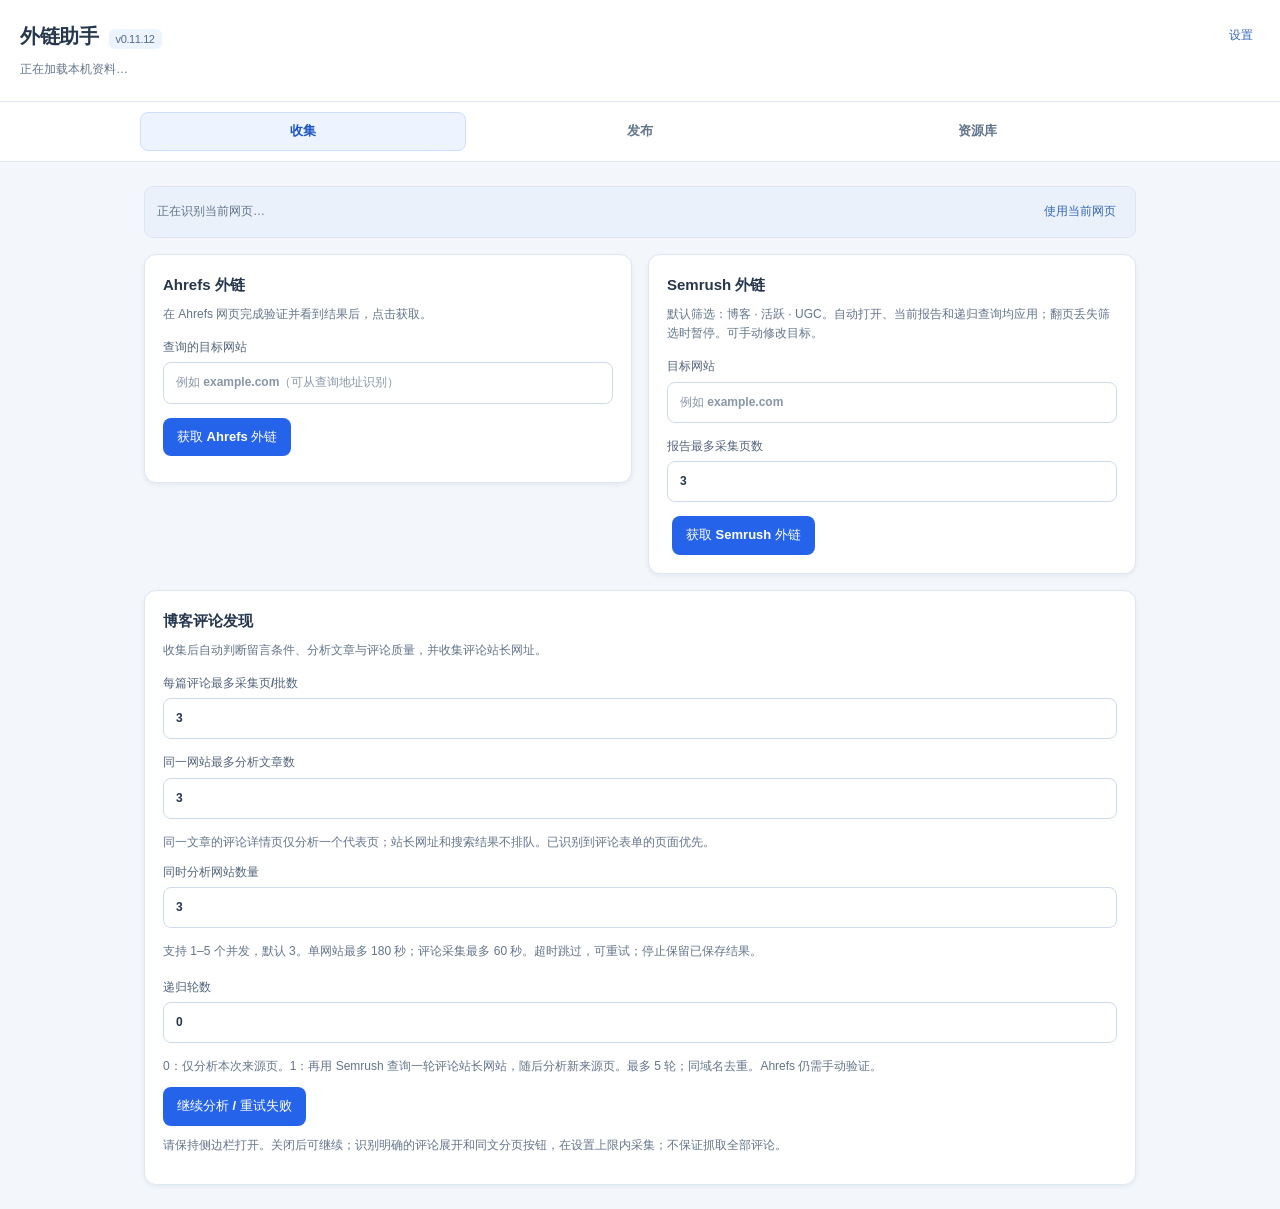
==== commit 3b4cb548: "fix: bound backlink analysis and cancellation in v0.11.12" ====
--- a/chrome-form-assistant/extension/sidepanel.html
+++ b/chrome-form-assistant/extension/sidepanel.html
@@ -1,10 +1,10 @@
 <!doctype html><html lang="zh-CN"><head><meta charset="utf-8"><meta name="viewport" content="width=device-width,initial-scale=1"><link rel="stylesheet" href="style.css"><title>外链助手</title></head><body>
-<header><div class="heading"><h1>外链助手 <small>v0.11.11</small></h1><button id="onboard" class="text-button">设置</button></div><p id="status" role="status" aria-live="polite">正在加载本机资料…</p><div class="task-actions"><button id="resumeAuto" hidden>继续填写</button><button id="cancelAuto" class="text-button" hidden>取消</button></div></header>
+<header><div class="heading"><h1>外链助手 <small>v0.11.12</small></h1><button id="onboard" class="text-button">设置</button></div><p id="status" role="status" aria-live="polite">正在加载本机资料…</p><div class="task-actions"><button id="resumeAuto" hidden>继续填写</button><button id="cancelAuto" class="text-button" hidden>取消</button></div></header>
 <nav id="workflowTabs" aria-label="工作区"><button data-pane="collectPane" aria-pressed="true">收集</button><button data-pane="publishPane" aria-pressed="false">发布</button><button data-pane="libraryPane" aria-pressed="false">资源库</button></nav><main><div class="target-context"><small id="detectedWebsite" role="status">正在识别当前网页…</small><button id="detectWebsite" class="text-button">使用当前网页</button></div><div id="publishPane" hidden><section><h2>发布到免登录博客</h2><label>要推广的域名<input id="publishDomain" placeholder="例如 yoursite.com"></label><details><summary>首次发布：留言身份</summary><label>真实昵称<input id="publisherName" autocomplete="name"></label><label>真实邮箱<input id="publisherEmail" type="email" autocomplete="email"></label></details><label>发布方式<select id="publishAction"><option value="submit">自动填写并提交</option><option value="review">半自动：填写一篇后人工检查提交</option></select></label><label>本批最多发布篇数<input id="publishLimit" type="number" min="1" max="50" value="5"></label><button id="publishLibrary">从资源库开始发布</button> <button id="stopPublish" hidden>停止发布</button><p id="publishStatus" role="status"></p><small>使用资源库中疑似免登录、未处理的博客，排除已知 SPAM。验证码、登录或结果未知时暂停。</small></section><div class="selection"><label>产品<select id="product"></select></label><label>场景<select id="mode"><option value="blog">博客评论</option><option value="directory">目录站</option></select></label></div>
 <button id="fillCurrent" class="primary">填写并提交当前页</button><small class="manual-note">自动填写并提交一次；验证码、登录或结果未知时暂停</small>
 <div id="formChoice" hidden><label>选择要填写的表单<select id="form"></select></label></div>
 <section id="tracking" hidden><p id="targetState"></p><p id="domainWarning" class="notice"></p><div class="completion"><button id="undo" class="text-button">撤销填写</button><details><summary>记录已提交</summary><label><input id="confirmed" type="checkbox"> 我已在原网页手动提交</label><button id="markSubmitted" disabled>确认记录</button></details></div></section>
-</div><div id="collectPane"><section id="ahrefsSection"><h2>Ahrefs 外链</h2><p>在 Ahrefs 网页完成验证并看到结果后，点击获取。</p><label>查询的目标网站<input id="ahrefsTarget" type="text" placeholder="例如 example.com（可从查询地址识别）"></label><button id="captureAhrefs">获取 Ahrefs 外链</button> <p id="ahrefsStatus" role="status"></p></section><section><h2>Semrush 外链</h2><p>默认筛选：博客 · 活跃 · UGC。自动打开、当前报告和递归查询均应用；翻页丢失筛选时暂停。可手动修改目标。</p><label>目标网站<input id="semrushTarget" placeholder="例如 example.com"></label><label>报告最多采集页数<input id="reportPageLimit" type="number" min="1" max="20" value="3"></label><button id="stopReport" hidden>停止采集</button><button id="captureSemrush">获取 Semrush 外链</button></section><section><h2>博客评论发现</h2><p>收集后自动判断留言条件、分析文章与评论质量，并收集评论站长网址。</p><label>每篇评论最多采集页/批数<input id="commentPageLimit" type="number" min="1" max="20" value="3"></label><label>同一网站最多分析文章数<input id="scanHostLimit" type="number" min="1" max="20" value="3"></label><small>同一文章的评论详情页仅分析一个代表页；站长网址和搜索结果不排队。已识别到评论表单的页面优先。</small><p id="scanPlan" role="status"></p><label>同时分析网站数量<input id="scanConcurrency" type="number" min="1" max="5" value="3"></label><small>支持 1–5 个并发，默认 3。仅并发分析；停止后保存已完成结果。</small><label>递归轮数<input id="recursionRounds" type="number" min="0" max="5" value="0"></label><small>0：仅分析本次来源页。1：再用 Semrush 查询一轮评论站长网站，随后分析新来源页。最多 5 轮；同域名去重。Ahrefs 仍需手动验证。</small><button id="resumeDiscovery">继续分析 / 重试失败</button> <button id="stopDiscovery" hidden>停止分析</button><p id="scanStatus" role="status"></p><small>请保持侧边栏打开。关闭后可继续；识别明确的评论展开和同文分页按钮，在设置上限内采集；不保证抓取全部评论。</small><p id="discoveryStatus" role="status"></p></section></div><div id="libraryPane" hidden><section><h2>已收集外链</h2><label>资源来源<select id="librarySource"><option value="sources">外链来源页</option><option value="authors">评论站长网址（发现线索）</option><option value="all">全部原始资源</option></select></label><div id="libraryChips" class="library-chips"><button data-filter="all" aria-pressed="true">全部</button><button data-filter="blog">博客评论</button><button data-filter="profile" title="评论站长公开网址，不保证是个人主页">站长网址</button><button data-filter="ready" title="有页面证据支持免登录留言，不保证审核通过">可发布</button><button data-filter="link_unverified">可留言，留链待验证</button><button data-filter="published">已发布</button><button data-filter="failed">失败</button><button data-filter="captcha">有验证码</button><button data-filter="excluded">已排除</button></div><p id="collectedCount" role="status"></p><label><input type="checkbox" id="refreshEvidence">重新检查已分析资源的页面证据</label><button id="analyzeLibrary">分析已有资源</button><button id="exportAhrefs" hidden>导出 JSON</button><details class="spam-options"><summary>主题与质量筛选</summary><label>主题标签<select id="topicFilter"><option value="all">全部主题</option><option value="unknown">未标注</option></select></label><small>按来源文章内容分类，可与留言状态、质量筛选组合使用。主题不同不会排除资源或影响发布资格。</small><label>页面质量（本地 Codex）<select id="qualityFilter"><option value="all">全部资源</option><option value="exclude">排除高风险（仍包含未知）</option><option value="low">较低风险（样本内）</option><option value="review">待复核</option><option value="high">高风险</option><option value="unknown">证据不足 / 尚未分析</option></select></label><small>发布条件和资源质量分别判断；较低风险不保证安全。仅分析可读取的文章与评论样本，不推断流量、站群、恶意软件或 Google 处罚。自动发布批次跳过页面高风险资源。</small><label>平台 SPAM 筛选<select id="spamFilter"><option value="all">全部外链</option><option value="clean">仅非 SPAM（有证据）</option><option value="exclude">排除 SPAM（含未知和待复核）</option><option value="spam">SPAM / 高风险</option><option value="review">待复核</option><option value="unknown">未知</option></select></label><p>筛选同时用于 JSON 导出，不删除已保存数据。无风险数据归为未知；Page AS 不代表 SPAM 风险。Toxicity Score 本地分类：0–44 低风险，45–59 待复核，60–100 高风险；不保证外链安全。</p></details><small>“可发布”表示疑似免登录留言；是否审核通过以实际结果为准。</small><div id="ahrefsGroups"></div><button id="exportCSV" class="primary">导出 CSV</button><div id="blogEvidence"></div></section><section id="resources"><div class="section-heading"><h2>本地外链</h2><label class="file-button">选择文件<input id="resourceFile" type="file" accept=".json,.csv,.txt,.gz"></label></div><p id="sourceInfo">尚未选择外链文件</p><input id="resourceQuery" type="search" aria-label="搜索外链" placeholder="搜索域名、标题或平台">
+</div><div id="collectPane"><section id="ahrefsSection"><h2>Ahrefs 外链</h2><p>在 Ahrefs 网页完成验证并看到结果后，点击获取。</p><label>查询的目标网站<input id="ahrefsTarget" type="text" placeholder="例如 example.com（可从查询地址识别）"></label><button id="captureAhrefs">获取 Ahrefs 外链</button> <p id="ahrefsStatus" role="status"></p></section><section><h2>Semrush 外链</h2><p>默认筛选：博客 · 活跃 · UGC。自动打开、当前报告和递归查询均应用；翻页丢失筛选时暂停。可手动修改目标。</p><label>目标网站<input id="semrushTarget" placeholder="例如 example.com"></label><label>报告最多采集页数<input id="reportPageLimit" type="number" min="1" max="20" value="3"></label><button id="stopReport" hidden>停止采集</button><button id="captureSemrush">获取 Semrush 外链</button></section><section><h2>博客评论发现</h2><p>收集后自动判断留言条件、分析文章与评论质量，并收集评论站长网址。</p><label>每篇评论最多采集页/批数<input id="commentPageLimit" type="number" min="1" max="20" value="3"></label><label>同一网站最多分析文章数<input id="scanHostLimit" type="number" min="1" max="20" value="3"></label><small>同一文章的评论详情页仅分析一个代表页；站长网址和搜索结果不排队。已识别到评论表单的页面优先。</small><p id="scanPlan" role="status"></p><label>同时分析网站数量<input id="scanConcurrency" type="number" min="1" max="5" value="3"></label><small>支持 1–5 个并发，默认 3。单网站最多 180 秒；评论采集最多 60 秒。超时跳过，可重试；停止保留已保存结果。</small><label>递归轮数<input id="recursionRounds" type="number" min="0" max="5" value="0"></label><small>0：仅分析本次来源页。1：再用 Semrush 查询一轮评论站长网站，随后分析新来源页。最多 5 轮；同域名去重。Ahrefs 仍需手动验证。</small><button id="resumeDiscovery">继续分析 / 重试失败</button> <button id="stopDiscovery" hidden>停止分析</button><p id="scanStatus" role="status"></p><small>请保持侧边栏打开。关闭后可继续；识别明确的评论展开和同文分页按钮，在设置上限内采集；不保证抓取全部评论。</small><p id="discoveryStatus" role="status"></p></section></div><div id="libraryPane" hidden><section><h2>已收集外链</h2><label>资源来源<select id="librarySource"><option value="sources">外链来源页</option><option value="authors">评论站长网址（发现线索）</option><option value="all">全部原始资源</option></select></label><div id="libraryChips" class="library-chips"><button data-filter="all" aria-pressed="true">全部</button><button data-filter="blog">博客评论</button><button data-filter="profile" title="评论站长公开网址，不保证是个人主页">站长网址</button><button data-filter="ready" title="有页面证据支持免登录留言，不保证审核通过">可发布</button><button data-filter="link_unverified">可留言，留链待验证</button><button data-filter="published">已发布</button><button data-filter="failed">失败</button><button data-filter="captcha">有验证码</button><button data-filter="excluded">已排除</button></div><p id="collectedCount" role="status"></p><label><input type="checkbox" id="refreshEvidence">重新检查已分析资源的页面证据</label><button id="analyzeLibrary">分析已有资源</button><button id="exportAhrefs" hidden>导出 JSON</button><details class="spam-options"><summary>主题与质量筛选</summary><label>主题标签<select id="topicFilter"><option value="all">全部主题</option><option value="unknown">未标注</option></select></label><small>按来源文章内容分类，可与留言状态、质量筛选组合使用。主题不同不会排除资源或影响发布资格。</small><label>页面质量（本地 Codex）<select id="qualityFilter"><option value="all">全部资源</option><option value="exclude">排除高风险（仍包含未知）</option><option value="low">较低风险（样本内）</option><option value="review">待复核</option><option value="high">高风险</option><option value="unknown">证据不足 / 尚未分析</option></select></label><small>发布条件和资源质量分别判断；较低风险不保证安全。仅分析可读取的文章与评论样本，不推断流量、站群、恶意软件或 Google 处罚。自动发布批次跳过页面高风险资源。</small><label>平台 SPAM 筛选<select id="spamFilter"><option value="all">全部外链</option><option value="clean">仅非 SPAM（有证据）</option><option value="exclude">排除 SPAM（含未知和待复核）</option><option value="spam">SPAM / 高风险</option><option value="review">待复核</option><option value="unknown">未知</option></select></label><p>筛选同时用于 JSON 导出，不删除已保存数据。无风险数据归为未知；Page AS 不代表 SPAM 风险。Toxicity Score 本地分类：0–44 低风险，45–59 待复核，60–100 高风险；不保证外链安全。</p></details><small>“可发布”表示疑似免登录留言；是否审核通过以实际结果为准。</small><div id="ahrefsGroups"></div><button id="exportCSV" class="primary">导出 CSV</button><div id="blogEvidence"></div></section><section id="resources"><div class="section-heading"><h2>本地外链</h2><label class="file-button">选择文件<input id="resourceFile" type="file" accept=".json,.csv,.txt,.gz"></label></div><p id="sourceInfo">尚未选择外链文件</p><input id="resourceQuery" type="search" aria-label="搜索外链" placeholder="搜索域名、标题或平台">
 <details class="filter-options"><summary>筛选</summary><div class="filters"><select id="resourceType" aria-label="资源类型"><option value="all">全部来源</option><option value="historical_blog">历史博客</option><option value="candidate">未验证候选</option></select><select id="resourceState" aria-label="工作状态"><option value="all">全部工作状态</option><option value="candidate">待处理</option><option value="filled">已填写</option><option value="submitted">手动确认已提交</option><option value="outcome_unknown">结果未知</option><option value="pending_review">等待审核</option><option value="published">已发现对应评论</option><option value="submit_failed">提交失败</option><option value="submit_paused">提交暂停</option><option value="skipped">已跳过</option><option value="review_needed">需复核</option></select><select id="resourceStatus" aria-label="历史状态"><option value="all">全部历史状态</option><option value="live">旧记录 live</option><option value="lost">旧记录 lost</option><option value="unknown">旧记录 unknown</option><option value="unverified">未验证</option></select></div></details>
 <p id="resourceCount"></p><div id="resourceList"></div><nav><button id="resourcePrev" class="text-button">上一页</button><button id="resourceNext" class="text-button">下一页</button></nav></section></div></main>
 <dialog id="settings"><p id="settingsStatus" role="status" aria-live="polite"></p><div class="dialog-heading"><h2>设置</h2><button id="closeSettings" class="text-button" aria-label="关闭设置">关闭</button></div><fieldset><legend>Codex CLI（无需模型 API Key）</legend><label>本机配对码<input id="codexToken" type="password" autocomplete="off"></label><button id="saveCodex" type="button">启用 Codex CLI</button><button id="disableCodex" type="button">切回 API Key</button><small id="codexState"></small></fieldset><label>模型<input id="model" value="gpt-5.6-sol" autocomplete="off"></label><label>API Key <span id="keyState">尚未保存</span><input id="apiKey" type="password" autocomplete="new-password" placeholder="留空保留同源已保存 Key"></label><details><summary>高级模型参数</summary><label>模型服务 HTTPS 地址<input id="baseUrl" type="url" value="https://cubapi.codemao.cn/v1" autocomplete="off"></label><label>接口<select id="wire"><option value="responses">Responses</option><option value="chat_completions">Chat Completions</option></select></label><label>推理强度<select id="effort"><option>none</option><option>minimal</option><option selected>low</option><option>medium</option><option>high</option><option>xhigh</option><option>max</option></select></label></details><button id="save">保存模型设置</button><button id="testConnection">测试连接</button><small>直接连接你配置的模型服务；Key 仅保存在本机扩展数据库，输入框不会回显。更换服务域名需要新 Key。</small><details><summary>导入产品资料与模型配置</summary><label>导入产品资料 / 一次性迁移文件<input id="profileFile" type="file" accept="application/json,.json"></label><p id="importSummary"></p><button id="applyProfile" disabled>应用已检查的导入文件</button><small>可导入 kit.json 或私有 browser-profile.json。迁移文件包含密钥，请勿分享；导入不会调用模型。</small></details><details><summary>文件与填写选项</summary><label><input id="autoSubmit" type="checkbox" checked> 填写后自动提交（每个目标仅一次）</label><button id="linkFile" class="secondary">关联本地原文件</button><button id="refreshFile" class="secondary" disabled>刷新关联文件</button><small>只读取你选择的文件；更新原文件后在此刷新。</small><label class="notice"><input id="events" type="checkbox"> 触发网页输入事件</label><small>用于兼容 React。网站可能自动保存或提交，请按需开启；默认仅填写空白字段。</small></details></dialog>
